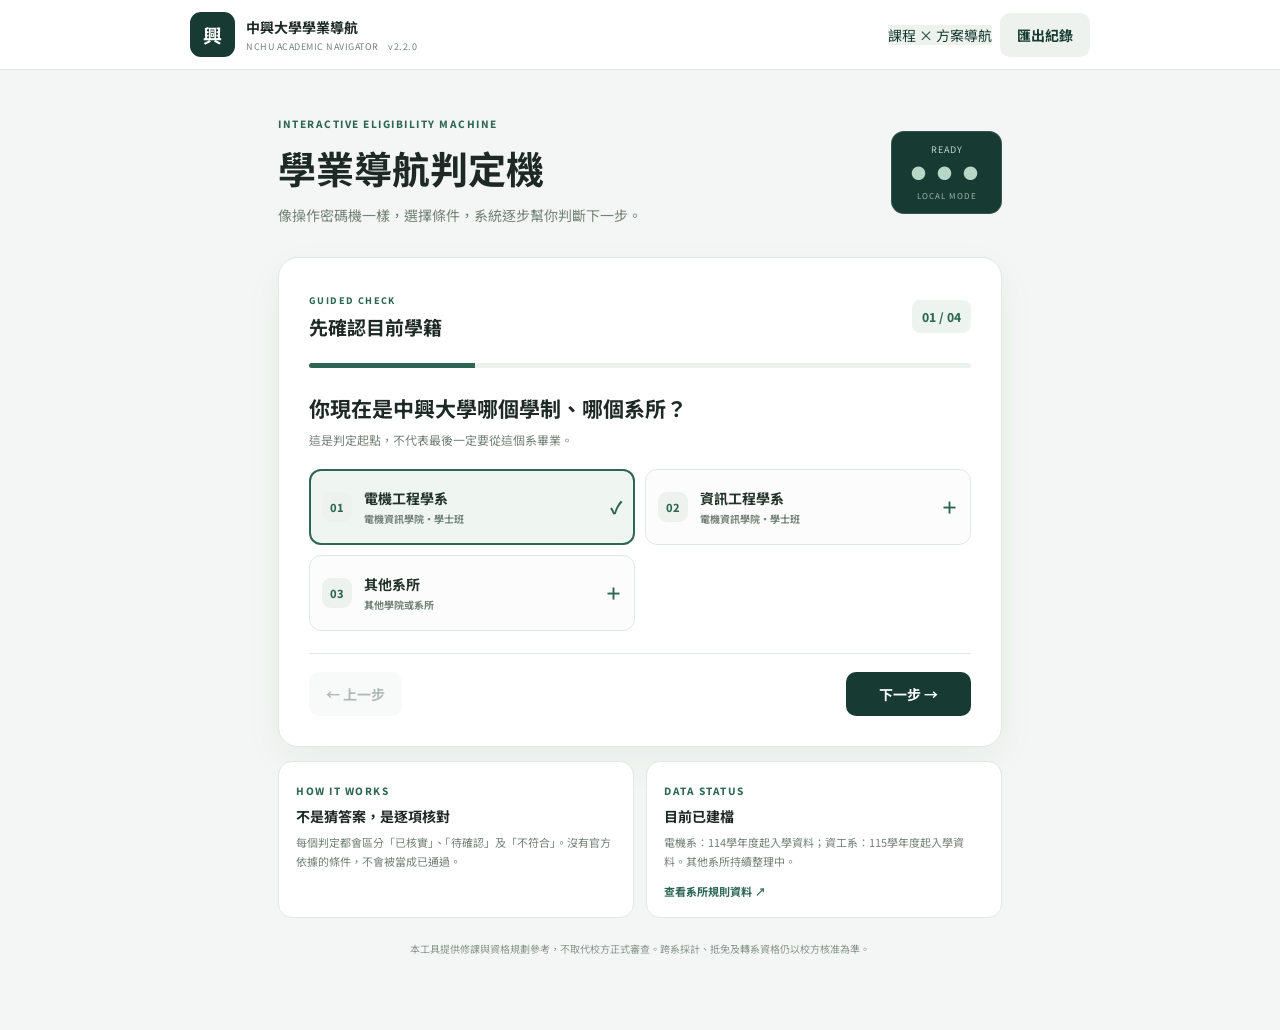
==== index.html @ a9ab6ed3 "chore: bump navigator version to v2.2.0" ====
<!doctype html>
<html lang="zh-Hant">
<head>
<meta charset="utf-8"><meta name="viewport" content="width=device-width,initial-scale=1">
<meta name="theme-color" content="#173b32"><meta name="description" content="中興大學學業導航互動判定機">
<title>中興大學學業導航系統</title>
<link rel="icon" href="assets/favicon.svg"><link rel="manifest" href="manifest.webmanifest"><link rel="stylesheet" href="styles.css"><link rel="stylesheet" href="styles-header.css">
</head>
<body>
<header><div class="brand"><b>興</b><div><strong>中興大學學業導航</strong><small>NCHU ACADEMIC NAVIGATOR　v2.2.0</small></div></div><nav class="header-actions"><a class="quiet" href="courses.html">課程 × 方案導航</a><button id="export" class="quiet">匯出紀錄</button></nav></header>
<main>
<section class="intro"><div><span class="eyebrow">INTERACTIVE ELIGIBILITY MACHINE</span><h1>學業導航判定機</h1><p>像操作密碼機一樣，選擇條件，系統逐步幫你判斷下一步。</p></div><div class="device-mark"><span>READY</span><b>● ● ●</b><small>LOCAL MODE</small></div></section>
<section class="machine">
<div class="machine-top"><div><small>GUIDED CHECK</small><h2 id="stepTitle">先確認目前學籍</h2></div><div class="step-count" id="stepCount">01 / 04</div></div>
<div class="progress"><i id="progressBar"></i></div>
<div id="question" class="question"></div>
<div id="keypad" class="keypad"></div>
<div class="machine-actions"><button id="back" class="secondary" disabled>← 上一步</button><button id="next" class="primary" disabled>下一步 →</button></div>
</section>
<section id="result" class="result hidden"></section>
<section class="below">
<div class="below-card"><span class="eyebrow">HOW IT WORKS</span><h3>不是猜答案，是逐項核對</h3><p>每個判定都會區分「已核實」、「待確認」及「不符合」。沒有官方依據的條件，不會被當成已通過。</p></div>
<div class="below-card"><span class="eyebrow">DATA STATUS</span><h3>目前已建檔</h3><p>電機系：114學年度起入學資料；資工系：115學年度起入學資料。其他系所持續整理中。</p><a href="https://github.com/yuanting0117a/nchu-academic-navigator/tree/main/data/departments">查看系所規則資料 ↗</a></div>
</section>
<footer>本工具提供修課與資格規劃參考，不取代校方正式審查。跨系採計、抵免及轉系資格仍以校方核准為準。</footer>
</main>
<script src="src/data.js"></script><script src="src/rules.js"></script><script src="src/app.js"></script>
</body></html>
---- styles.css ----
@import url('https://fonts.googleapis.com/css2?family=Noto+Sans+TC:wght@400;500;600;700;800&display=swap');
:root{--g:#173b32;--g2:#2d6655;--bg:#f3f6f4;--line:#e1e8e3;--muted:#748179;--gold:#c89a43}*{box-sizing:border-box}body{margin:0;background:var(--bg);color:#1e2925;font:14px 'Noto Sans TC',sans-serif}header{height:70px;background:#fff;border-bottom:1px solid var(--line);display:flex;align-items:center;justify-content:space-between;padding:0 max(18px,calc((100% - 900px)/2));position:sticky;top:0;z-index:2}.brand{display:flex;align-items:center;gap:11px}.brand>b{background:var(--g);color:white;border-radius:11px;padding:9px 13px;font-size:19px}.brand strong{font-size:14px}.brand small{display:block;color:var(--muted);font-size:9px;margin-top:3px;letter-spacing:.5px}button{font:inherit;font-weight:700;cursor:pointer;border:0;border-radius:10px;padding:12px 17px}.quiet,.secondary{background:#edf2ee;color:var(--g)}button:disabled{opacity:.35;cursor:not-allowed}main{max-width:760px;margin:auto;padding:30px 18px 50px}.intro{display:flex;justify-content:space-between;align-items:center;margin:12px 0 24px;gap:16px}.eyebrow{font-size:10px;letter-spacing:1.5px;font-weight:800;color:var(--g2)}h1{font-size:clamp(27px,5vw,38px);margin:8px 0} .intro p,.question p,.below-card p,.status-card p{color:var(--muted);line-height:1.75;margin:5px 0}.device-mark{flex:none;background:#173b32;color:#b8d8c7;border-radius:13px;padding:12px 14px;text-align:center;font-size:9px;letter-spacing:1px;box-shadow:inset 0 0 0 1px #ffffff20}.device-mark b{display:block;font-size:15px;letter-spacing:4px;margin:6px}.device-mark small{font-size:8px;color:#9bb5a7}.machine{background:#fff;border:1px solid var(--line);border-radius:20px;padding:clamp(18px,4vw,30px);box-shadow:0 14px 40px #1d382b0c}.machine-top{display:flex;justify-content:space-between;align-items:center}.machine-top small{font-size:9px;letter-spacing:1.4px;color:var(--g2);font-weight:800}.machine-top h2{font-size:19px;margin:5px 0}.step-count{font-size:12px;font-weight:800;color:var(--g2);background:#edf4ef;border-radius:8px;padding:8px 10px;font-variant-numeric:tabular-nums}.progress{height:5px;background:#edf1ee;border-radius:9px;margin:18px 0 25px;overflow:hidden}.progress i{display:block;height:100%;width:25%;background:var(--g2);transition:width .2s}.question h3{font-size:21px;margin:0 0 6px}.question p{font-size:12px;margin-bottom:19px}.keypad{display:grid;grid-template-columns:1fr 1fr;gap:10px}.key{display:flex;align-items:center;text-align:left;gap:12px;min-height:76px;padding:12px;border:1px solid var(--line);background:#fbfcfb;color:#23332b;border-radius:12px;transition:.15s}.key:hover{border-color:#9db9a7;background:#f5faf6}.key.selected{border:2px solid var(--g2);background:#eff6f1;padding:11px}.key-number{width:30px;height:30px;flex:none;border-radius:9px;background:#edf2ee;color:var(--g2);display:grid;place-items:center;font-size:11px;font-weight:800;font-variant-numeric:tabular-nums}.key-copy{flex:1}.key-copy b{display:block;font-size:14px}.key-copy small{display:block;color:var(--muted);font-size:10px;margin-top:4px;line-height:1.4}.key-check{font-size:17px;color:var(--g2);font-weight:800}.machine-actions{display:flex;justify-content:space-between;margin-top:22px;padding-top:18px;border-top:1px solid var(--line)}.primary{background:var(--g);color:#fff;min-width:125px}.result{margin-top:18px;background:#fff;border:1px solid var(--line);border-radius:18px;padding:22px;scroll-margin-top:90px}.hidden{display:none}.result-head h2{font-size:23px;margin:7px 0}.result-head p{font-size:12px;color:var(--muted)}.numbers{display:grid;grid-template-columns:repeat(4,1fr);gap:8px;margin:18px 0}.numbers>div{background:#f3f7f4;border-radius:11px;padding:13px 8px;text-align:center}.numbers b{display:block;font-size:24px;color:var(--g);font-variant-numeric:tabular-nums}.numbers small{font-size:10px;color:var(--muted)}.status-card{display:flex;gap:11px;padding:14px 0;border-top:1px solid var(--line)}.status-dot{width:9px;height:9px;border-radius:50%;background:#c59a43;flex:none;margin-top:5px}.status-card.ok .status-dot{background:#34865c}.status-card.info .status-dot{background:#5385ad}.status-card b{font-size:13px}.status-card p{font-size:11px}.result-actions{display:flex;align-items:center;gap:16px;margin-top:17px;flex-wrap:wrap}.result-actions a,.below-card a{font-size:11px;color:var(--g2);font-weight:700;text-decoration:none}.below{display:grid;grid-template-columns:1fr 1fr;gap:12px;margin-top:14px}.below-card{background:#fff;border:1px solid var(--line);border-radius:14px;padding:17px}.below-card h3{font-size:14px;margin:7px 0}.below-card p{font-size:11px}.below-card a{display:inline-block;margin-top:7px}footer{text-align:center;color:#89948e;font-size:10px;line-height:1.8;padding:22px 5px}@media(max-width:520px){header{height:62px;padding:0 12px}.brand strong{font-size:12px}.brand small{font-size:8px}.quiet{padding:9px 11px;font-size:11px}main{padding:20px 12px 35px}.intro{align-items:flex-start}.device-mark{padding:9px 10px}.keypad{grid-template-columns:1fr}.key{min-height:66px}.question h3{font-size:18px}.numbers{grid-template-columns:1fr 1fr}.below{grid-template-columns:1fr}.machine{padding:17px}.machine-top h2{font-size:17px}}
---- styles-header.css ----
.header-actions{display:flex;align-items:center;gap:8px}.header-actions a{display:inline-block;text-decoration:none}@media(max-width:520px){.header-actions{gap:5px}.header-actions a{font-size:10px;padding:9px 10px}}
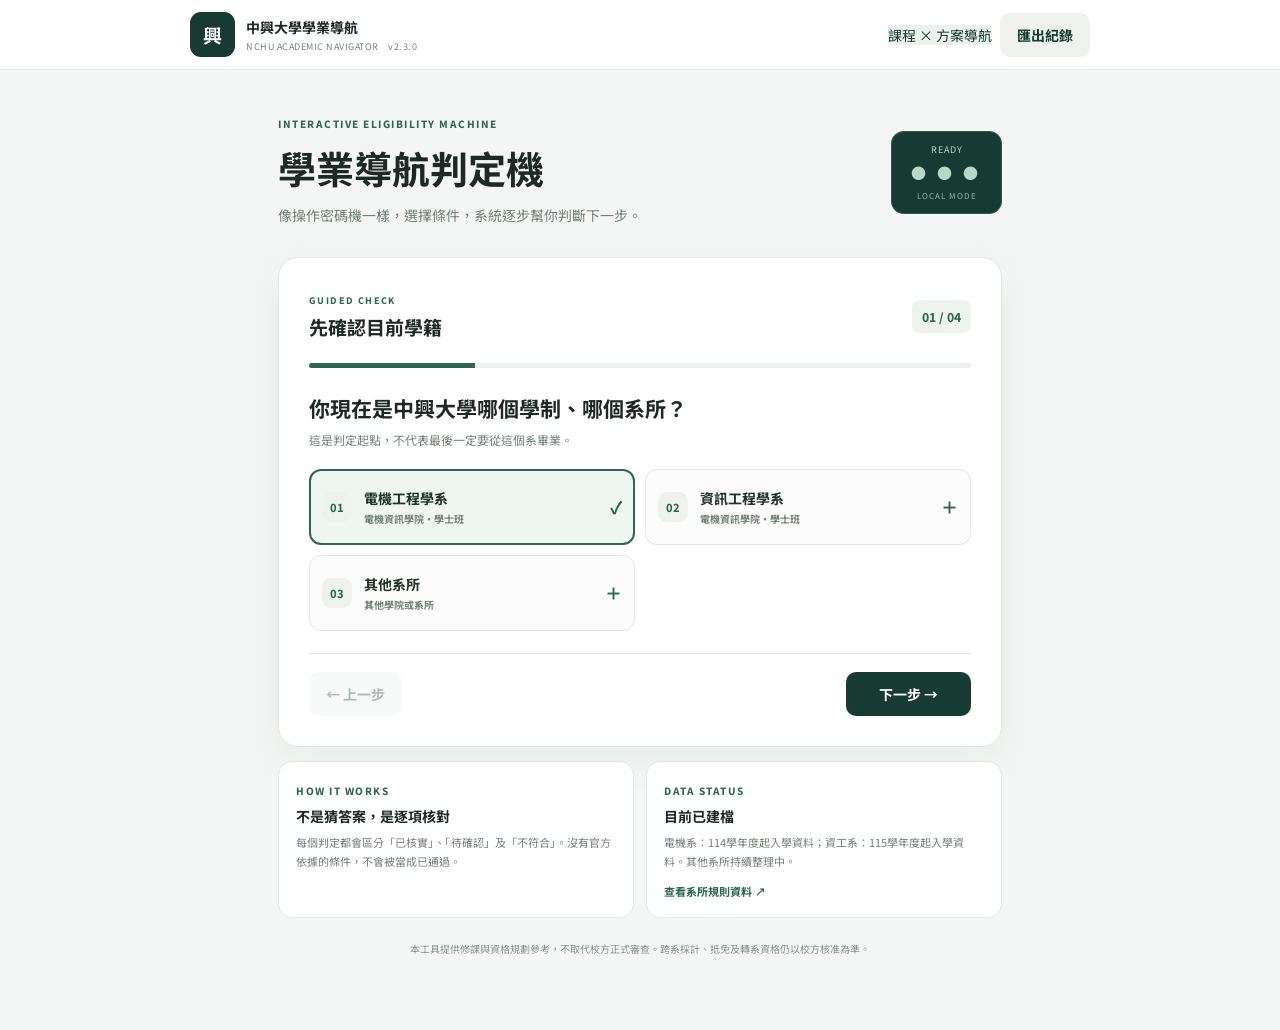
==== commit 58ad72b5: "chore: update site version to v2.3.0" ====
--- a/index.html
+++ b/index.html
@@ -7,7 +7,7 @@
 <link rel="icon" href="assets/favicon.svg"><link rel="manifest" href="manifest.webmanifest"><link rel="stylesheet" href="styles.css"><link rel="stylesheet" href="styles-header.css">
 </head>
 <body>
-<header><div class="brand"><b>興</b><div><strong>中興大學學業導航</strong><small>NCHU ACADEMIC NAVIGATOR　v2.2.0</small></div></div><nav class="header-actions"><a class="quiet" href="courses.html">課程 × 方案導航</a><button id="export" class="quiet">匯出紀錄</button></nav></header>
+<header><div class="brand"><b>興</b><div><strong>中興大學學業導航</strong><small>NCHU ACADEMIC NAVIGATOR　v2.3.0</small></div></div><nav class="header-actions"><a class="quiet" href="courses.html">課程 × 方案導航</a><button id="export" class="quiet">匯出紀錄</button></nav></header>
 <main>
 <section class="intro"><div><span class="eyebrow">INTERACTIVE ELIGIBILITY MACHINE</span><h1>學業導航判定機</h1><p>像操作密碼機一樣，選擇條件，系統逐步幫你判斷下一步。</p></div><div class="device-mark"><span>READY</span><b>● ● ●</b><small>LOCAL MODE</small></div></section>
 <section class="machine">
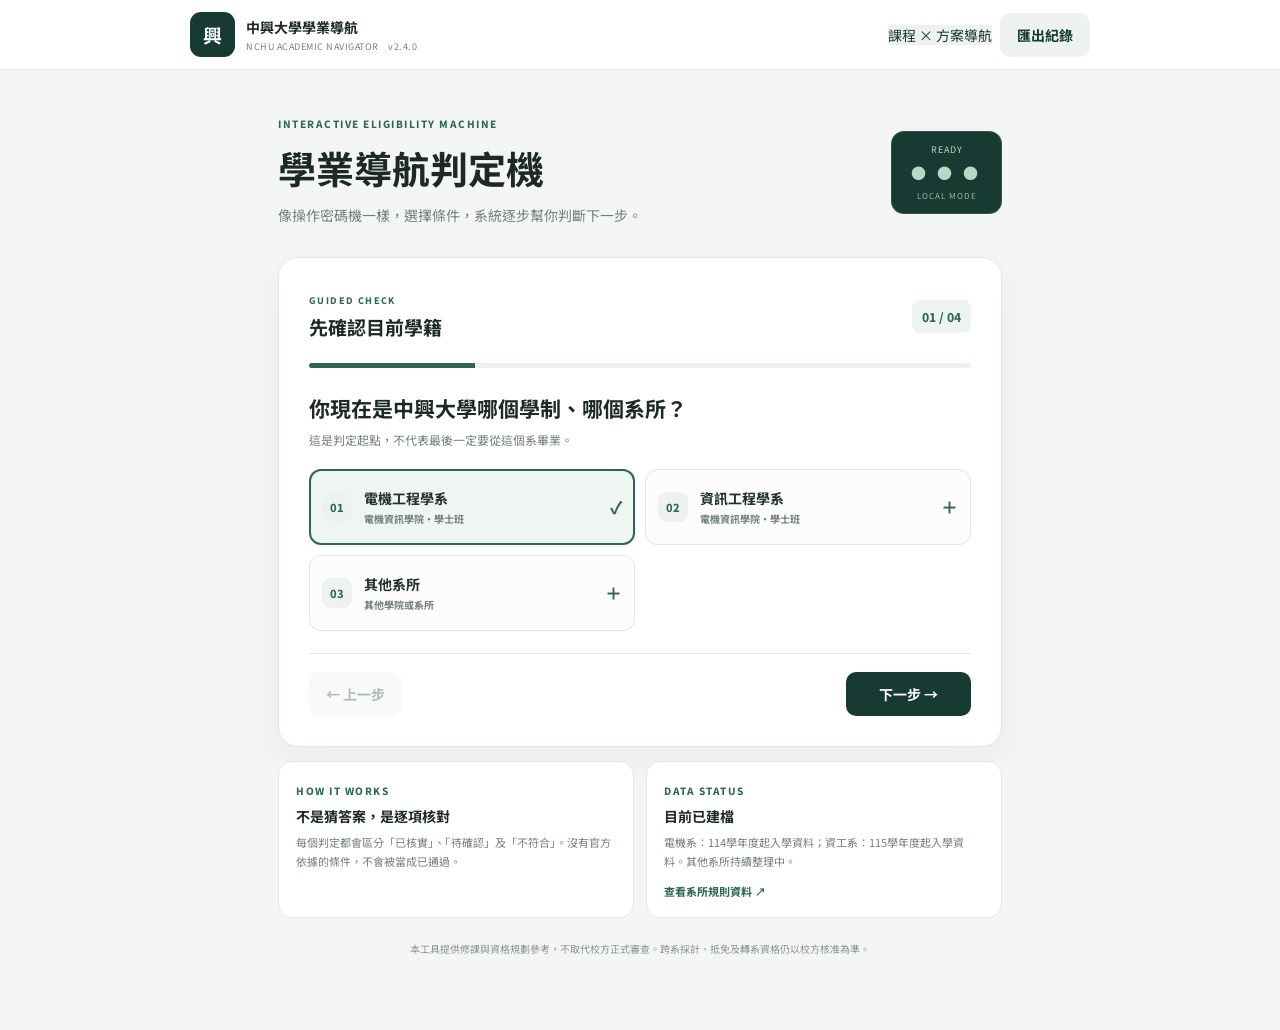
==== commit 705133f4: "chore: bump site version to v2.4.0" ====
--- a/index.html
+++ b/index.html
@@ -7,7 +7,7 @@
 <link rel="icon" href="assets/favicon.svg"><link rel="manifest" href="manifest.webmanifest"><link rel="stylesheet" href="styles.css"><link rel="stylesheet" href="styles-header.css">
 </head>
 <body>
-<header><div class="brand"><b>興</b><div><strong>中興大學學業導航</strong><small>NCHU ACADEMIC NAVIGATOR　v2.3.0</small></div></div><nav class="header-actions"><a class="quiet" href="courses.html">課程 × 方案導航</a><button id="export" class="quiet">匯出紀錄</button></nav></header>
+<header><div class="brand"><b>興</b><div><strong>中興大學學業導航</strong><small>NCHU ACADEMIC NAVIGATOR　v2.4.0</small></div></div><nav class="header-actions"><a class="quiet" href="courses.html">課程 × 方案導航</a><button id="export" class="quiet">匯出紀錄</button></nav></header>
 <main>
 <section class="intro"><div><span class="eyebrow">INTERACTIVE ELIGIBILITY MACHINE</span><h1>學業導航判定機</h1><p>像操作密碼機一樣，選擇條件，系統逐步幫你判斷下一步。</p></div><div class="device-mark"><span>READY</span><b>● ● ●</b><small>LOCAL MODE</small></div></section>
 <section class="machine">
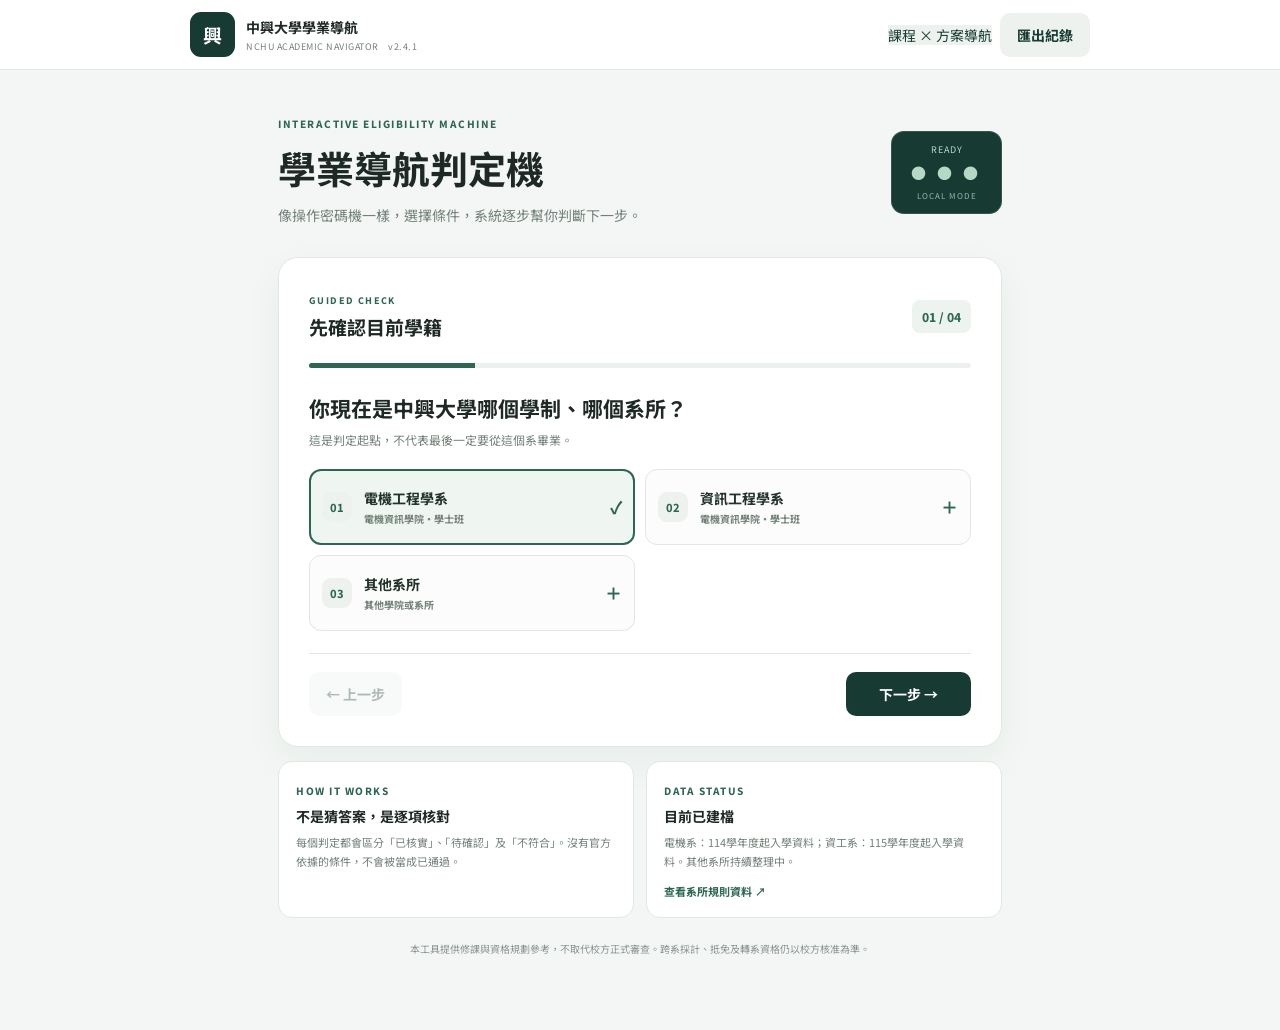
==== commit 5a1264f7: "Bump academic navigator version to v2.4.1" ====
--- a/index.html
+++ b/index.html
@@ -7,7 +7,7 @@
 <link rel="icon" href="assets/favicon.svg"><link rel="manifest" href="manifest.webmanifest"><link rel="stylesheet" href="styles.css"><link rel="stylesheet" href="styles-header.css">
 </head>
 <body>
-<header><div class="brand"><b>興</b><div><strong>中興大學學業導航</strong><small>NCHU ACADEMIC NAVIGATOR　v2.4.0</small></div></div><nav class="header-actions"><a class="quiet" href="courses.html">課程 × 方案導航</a><button id="export" class="quiet">匯出紀錄</button></nav></header>
+<header><div class="brand"><b>興</b><div><strong>中興大學學業導航</strong><small>NCHU ACADEMIC NAVIGATOR　v2.4.1</small></div></div><nav class="header-actions"><a class="quiet" href="courses.html">課程 × 方案導航</a><button id="export" class="quiet">匯出紀錄</button></nav></header>
 <main>
 <section class="intro"><div><span class="eyebrow">INTERACTIVE ELIGIBILITY MACHINE</span><h1>學業導航判定機</h1><p>像操作密碼機一樣，選擇條件，系統逐步幫你判斷下一步。</p></div><div class="device-mark"><span>READY</span><b>● ● ●</b><small>LOCAL MODE</small></div></section>
 <section class="machine">
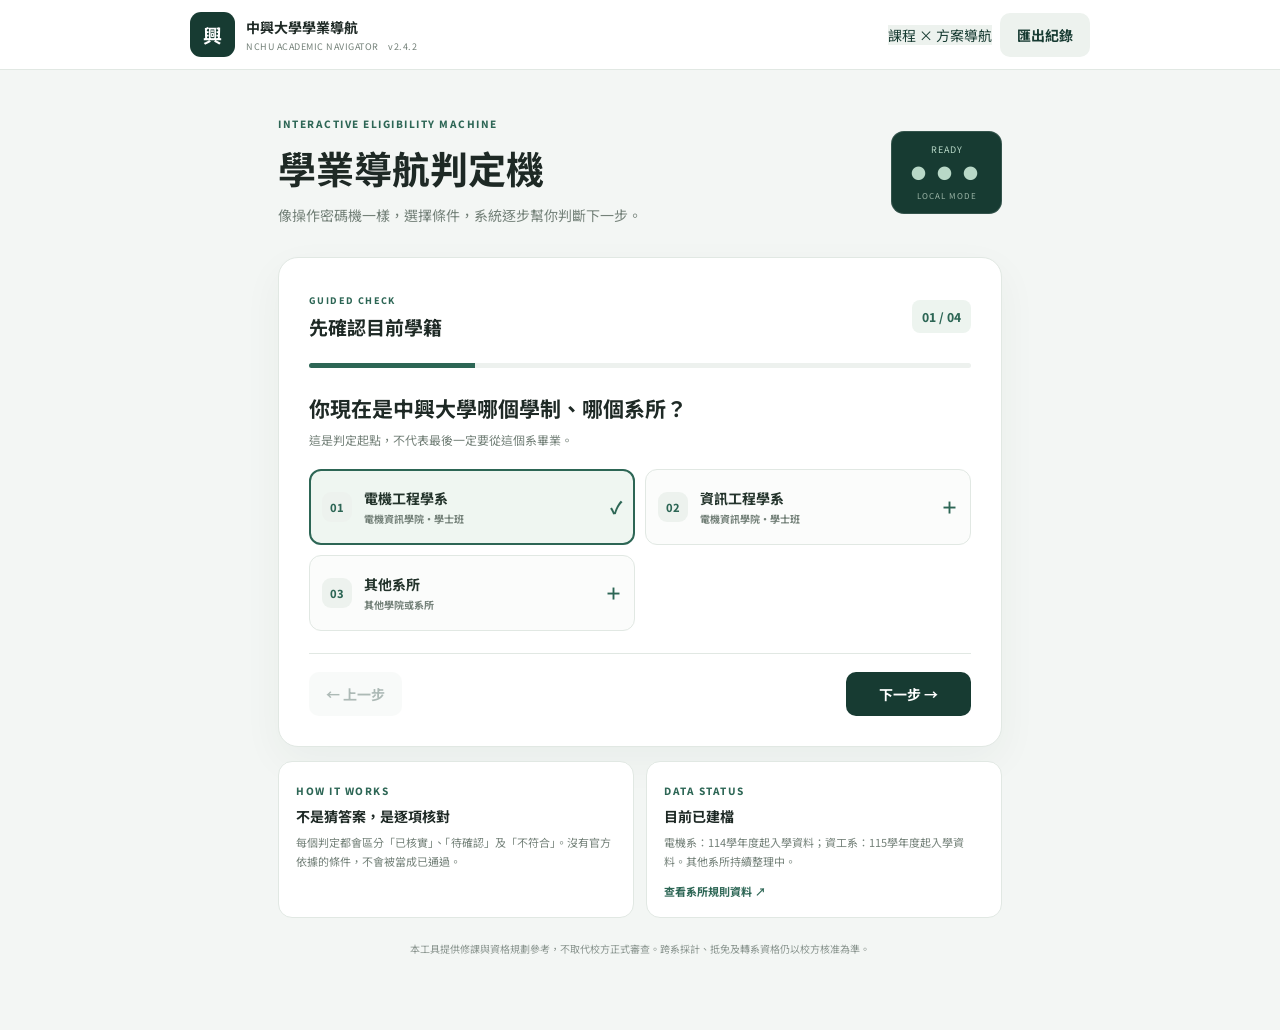
==== commit 905c800c: "Bump homepage version to v2.4.2" ====
--- a/index.html
+++ b/index.html
@@ -7,7 +7,7 @@
 <link rel="icon" href="assets/favicon.svg"><link rel="manifest" href="manifest.webmanifest"><link rel="stylesheet" href="styles.css"><link rel="stylesheet" href="styles-header.css">
 </head>
 <body>
-<header><div class="brand"><b>興</b><div><strong>中興大學學業導航</strong><small>NCHU ACADEMIC NAVIGATOR　v2.4.1</small></div></div><nav class="header-actions"><a class="quiet" href="courses.html">課程 × 方案導航</a><button id="export" class="quiet">匯出紀錄</button></nav></header>
+<header><div class="brand"><b>興</b><div><strong>中興大學學業導航</strong><small>NCHU ACADEMIC NAVIGATOR　v2.4.2</small></div></div><nav class="header-actions"><a class="quiet" href="courses.html">課程 × 方案導航</a><button id="export" class="quiet">匯出紀錄</button></nav></header>
 <main>
 <section class="intro"><div><span class="eyebrow">INTERACTIVE ELIGIBILITY MACHINE</span><h1>學業導航判定機</h1><p>像操作密碼機一樣，選擇條件，系統逐步幫你判斷下一步。</p></div><div class="device-mark"><span>READY</span><b>● ● ●</b><small>LOCAL MODE</small></div></section>
 <section class="machine">
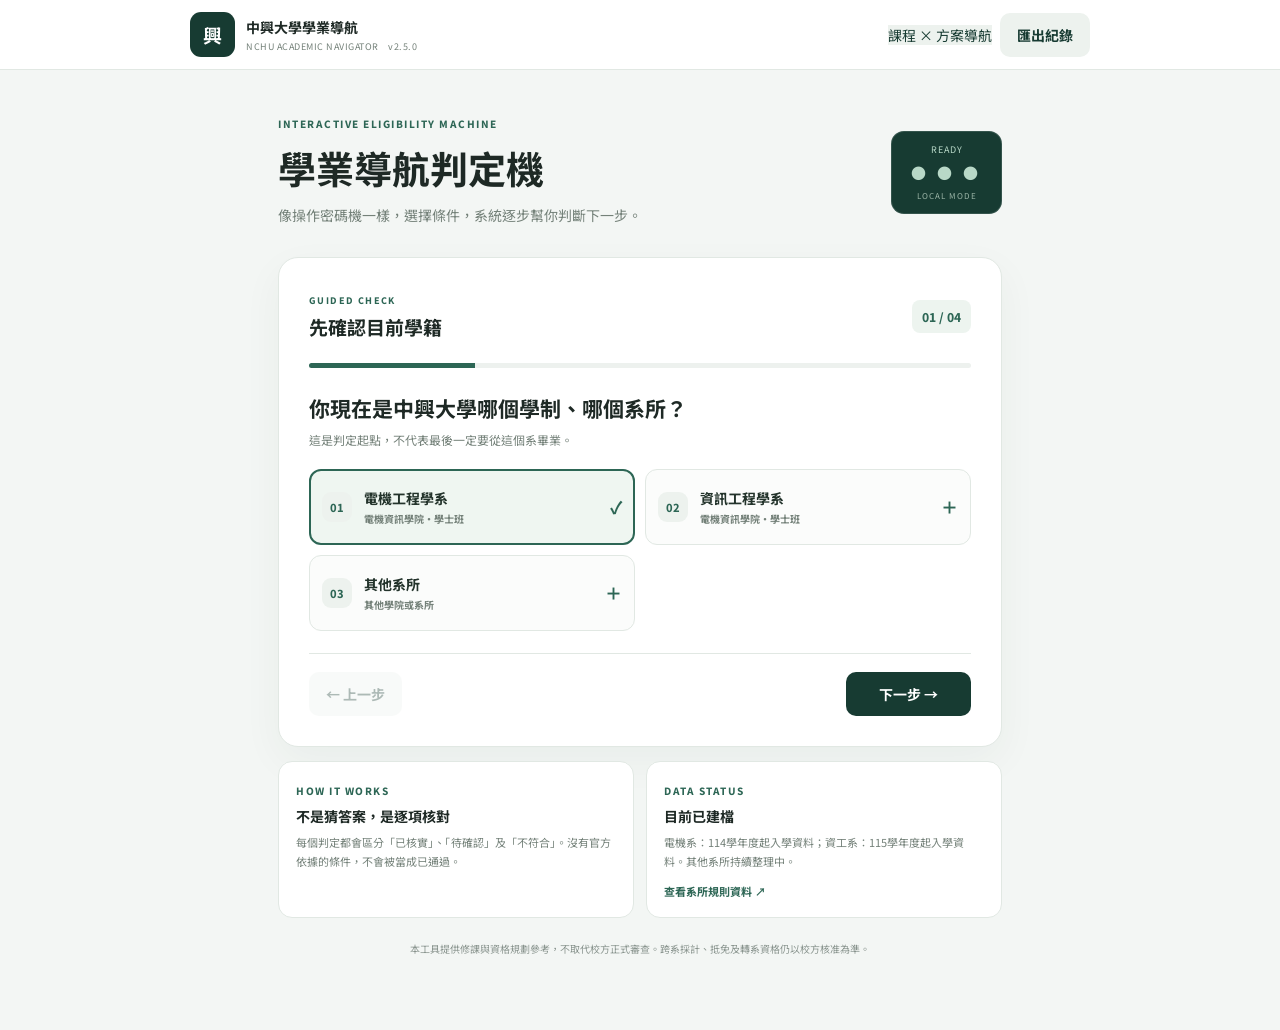
==== commit 88190bbc: "更新網站版本至 v2.5.0" ====
--- a/index.html
+++ b/index.html
@@ -7,7 +7,7 @@
 <link rel="icon" href="assets/favicon.svg"><link rel="manifest" href="manifest.webmanifest"><link rel="stylesheet" href="styles.css"><link rel="stylesheet" href="styles-header.css">
 </head>
 <body>
-<header><div class="brand"><b>興</b><div><strong>中興大學學業導航</strong><small>NCHU ACADEMIC NAVIGATOR　v2.4.2</small></div></div><nav class="header-actions"><a class="quiet" href="courses.html">課程 × 方案導航</a><button id="export" class="quiet">匯出紀錄</button></nav></header>
+<header><div class="brand"><b>興</b><div><strong>中興大學學業導航</strong><small>NCHU ACADEMIC NAVIGATOR　v2.5.0</small></div></div><nav class="header-actions"><a class="quiet" href="courses.html">課程 × 方案導航</a><button id="export" class="quiet">匯出紀錄</button></nav></header>
 <main>
 <section class="intro"><div><span class="eyebrow">INTERACTIVE ELIGIBILITY MACHINE</span><h1>學業導航判定機</h1><p>像操作密碼機一樣，選擇條件，系統逐步幫你判斷下一步。</p></div><div class="device-mark"><span>READY</span><b>● ● ●</b><small>LOCAL MODE</small></div></section>
 <section class="machine">
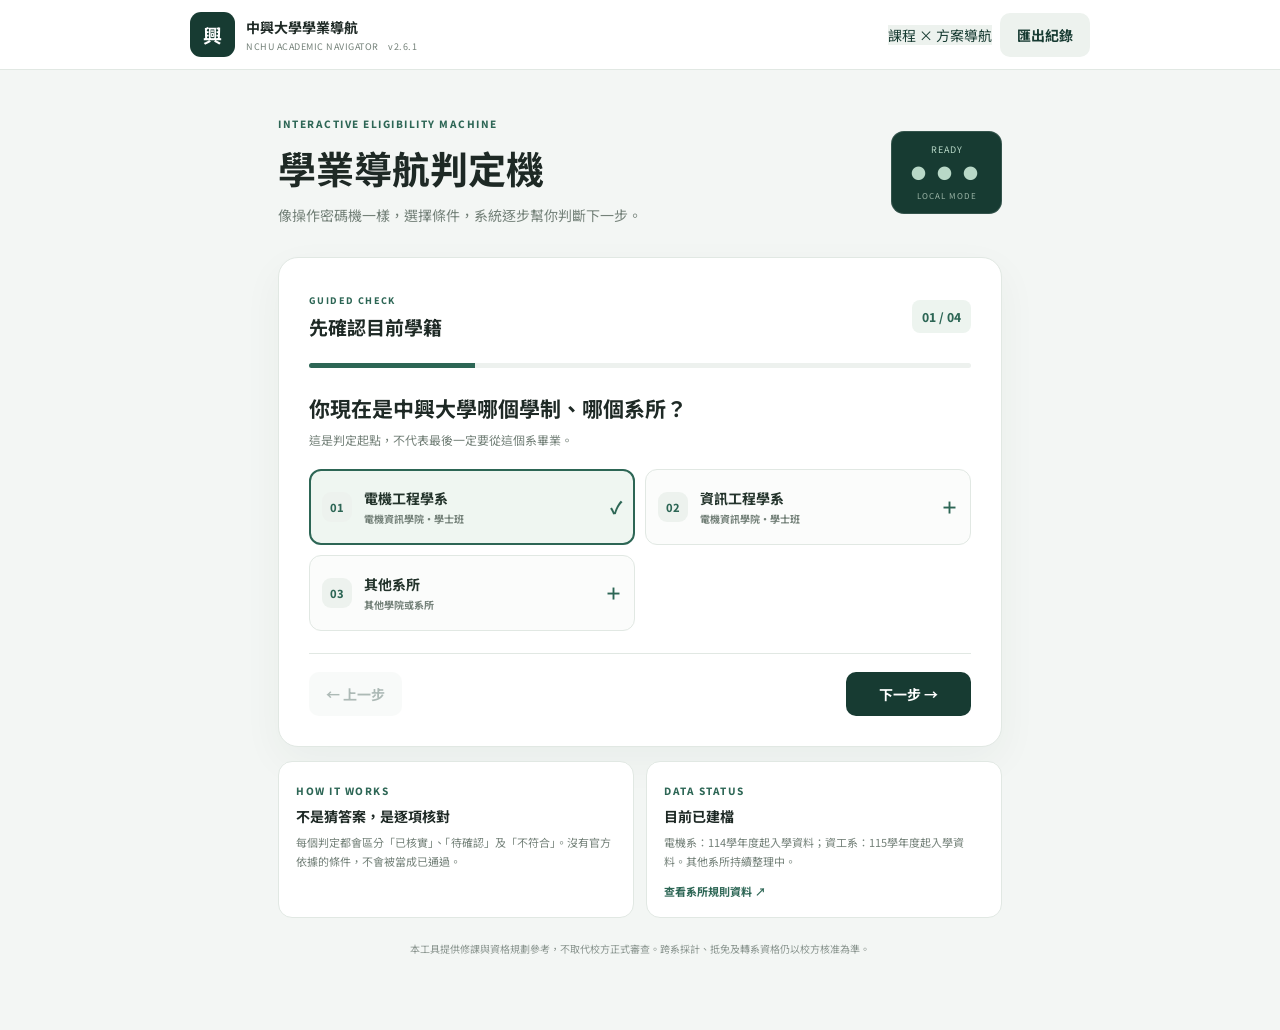
==== commit 2452e121: "Align homepage version with v2.6.1" ====
--- a/index.html
+++ b/index.html
@@ -7,7 +7,7 @@
 <link rel="icon" href="assets/favicon.svg"><link rel="manifest" href="manifest.webmanifest"><link rel="stylesheet" href="styles.css"><link rel="stylesheet" href="styles-header.css">
 </head>
 <body>
-<header><div class="brand"><b>興</b><div><strong>中興大學學業導航</strong><small>NCHU ACADEMIC NAVIGATOR　v2.5.0</small></div></div><nav class="header-actions"><a class="quiet" href="courses.html">課程 × 方案導航</a><button id="export" class="quiet">匯出紀錄</button></nav></header>
+<header><div class="brand"><b>興</b><div><strong>中興大學學業導航</strong><small>NCHU ACADEMIC NAVIGATOR　v2.6.1</small></div></div><nav class="header-actions"><a class="quiet" href="courses.html">課程 × 方案導航</a><button id="export" class="quiet">匯出紀錄</button></nav></header>
 <main>
 <section class="intro"><div><span class="eyebrow">INTERACTIVE ELIGIBILITY MACHINE</span><h1>學業導航判定機</h1><p>像操作密碼機一樣，選擇條件，系統逐步幫你判斷下一步。</p></div><div class="device-mark"><span>READY</span><b>● ● ●</b><small>LOCAL MODE</small></div></section>
 <section class="machine">
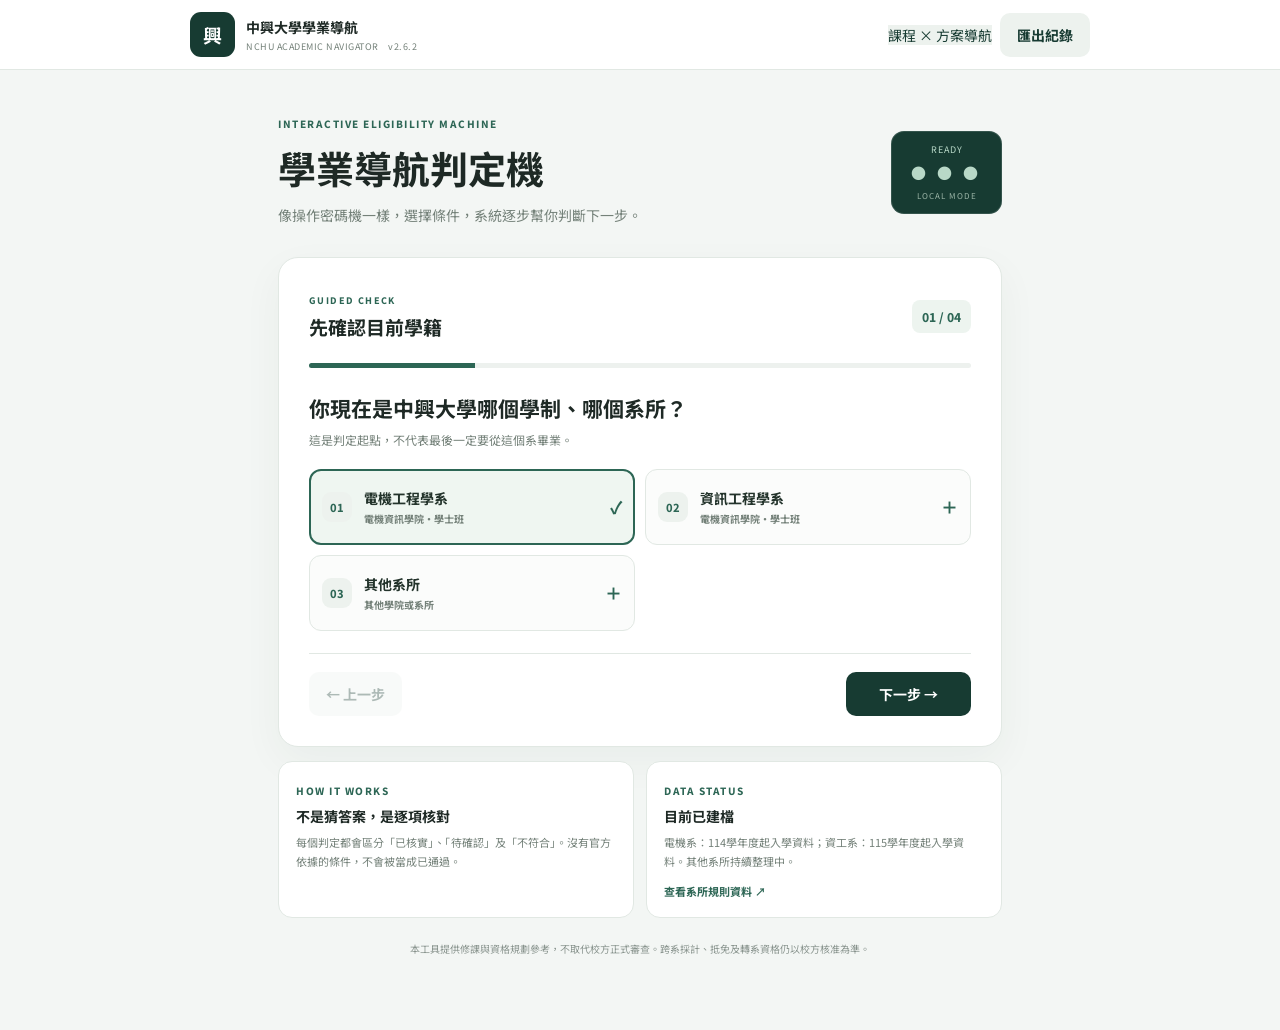
==== commit 508d4116: "Clarify EE general-education group limits and transfer rules" ====
--- a/index.html
+++ b/index.html
@@ -7,7 +7,7 @@
 <link rel="icon" href="assets/favicon.svg"><link rel="manifest" href="manifest.webmanifest"><link rel="stylesheet" href="styles.css"><link rel="stylesheet" href="styles-header.css">
 </head>
 <body>
-<header><div class="brand"><b>興</b><div><strong>中興大學學業導航</strong><small>NCHU ACADEMIC NAVIGATOR　v2.6.1</small></div></div><nav class="header-actions"><a class="quiet" href="courses.html">課程 × 方案導航</a><button id="export" class="quiet">匯出紀錄</button></nav></header>
+<header><div class="brand"><b>興</b><div><strong>中興大學學業導航</strong><small>NCHU ACADEMIC NAVIGATOR　v2.6.2</small></div></div><nav class="header-actions"><a class="quiet" href="courses.html">課程 × 方案導航</a><button id="export" class="quiet">匯出紀錄</button></nav></header>
 <main>
 <section class="intro"><div><span class="eyebrow">INTERACTIVE ELIGIBILITY MACHINE</span><h1>學業導航判定機</h1><p>像操作密碼機一樣，選擇條件，系統逐步幫你判斷下一步。</p></div><div class="device-mark"><span>READY</span><b>● ● ●</b><small>LOCAL MODE</small></div></section>
 <section class="machine">
